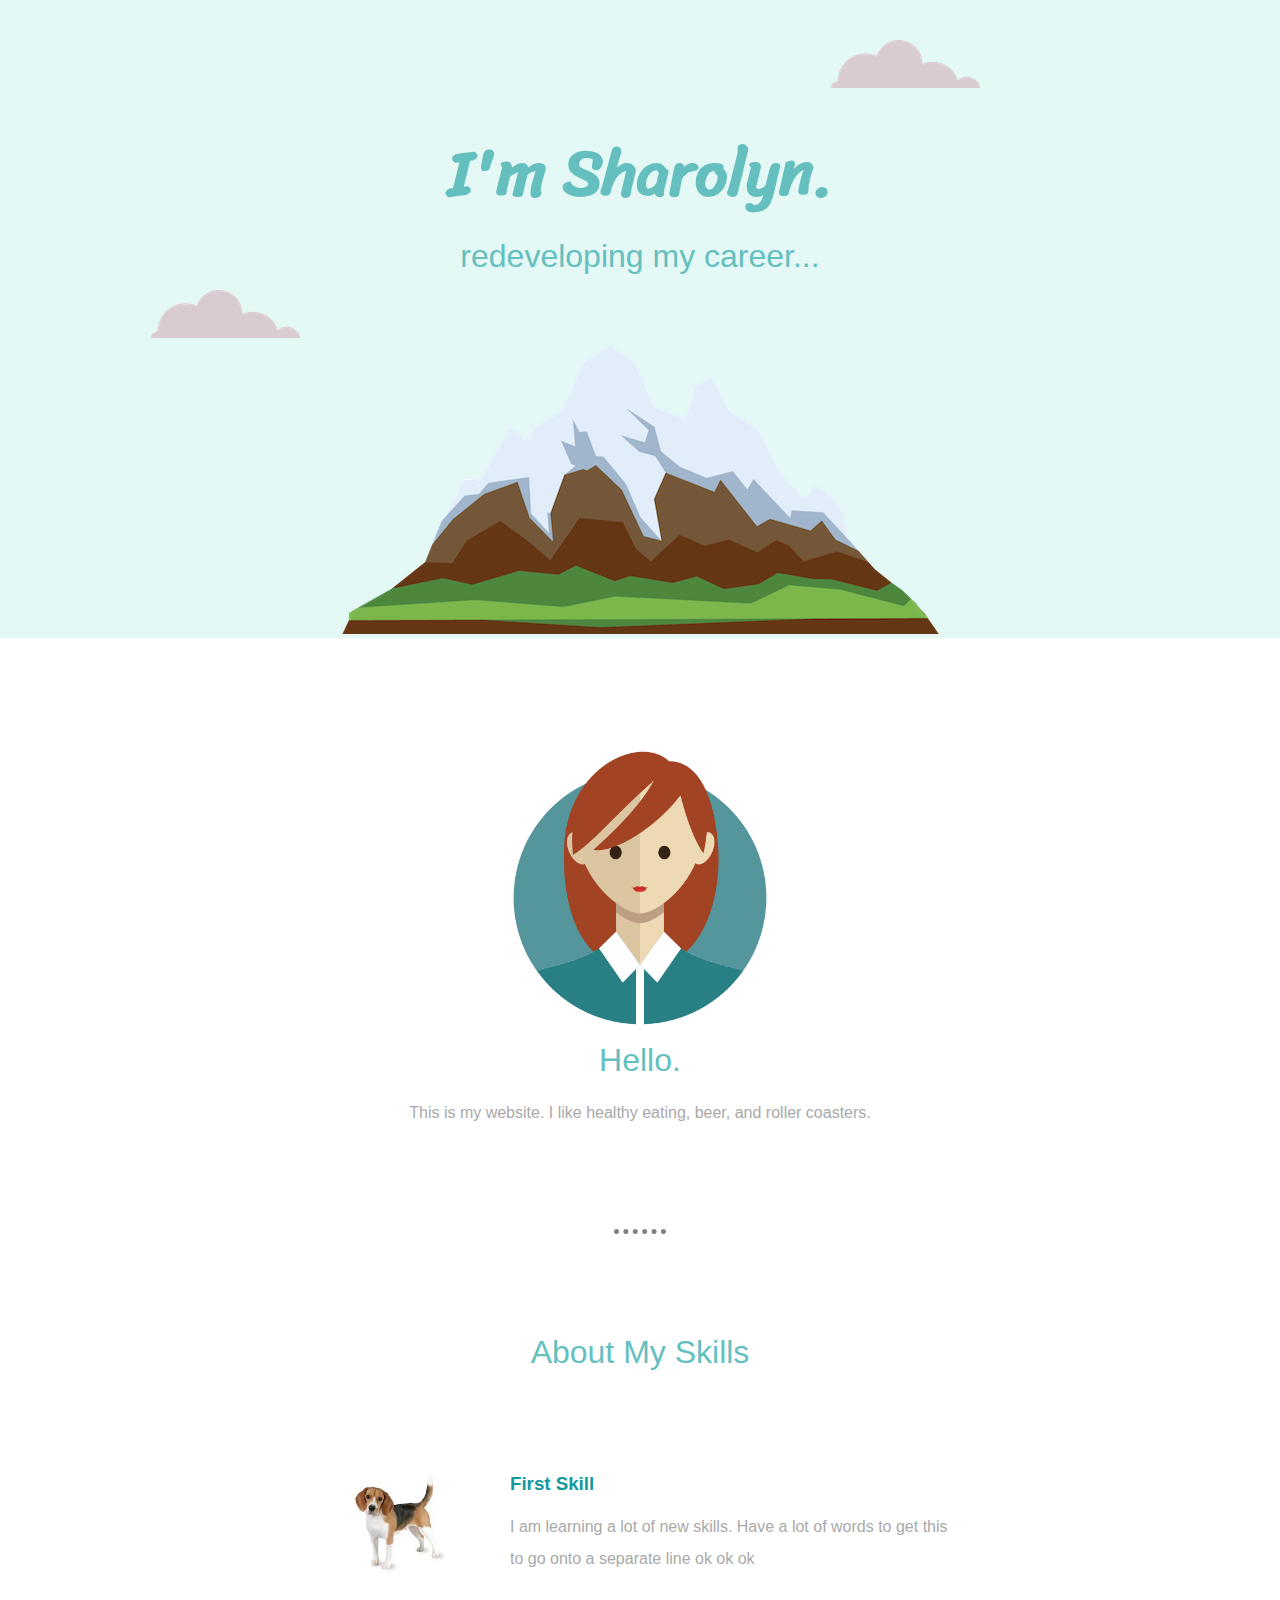
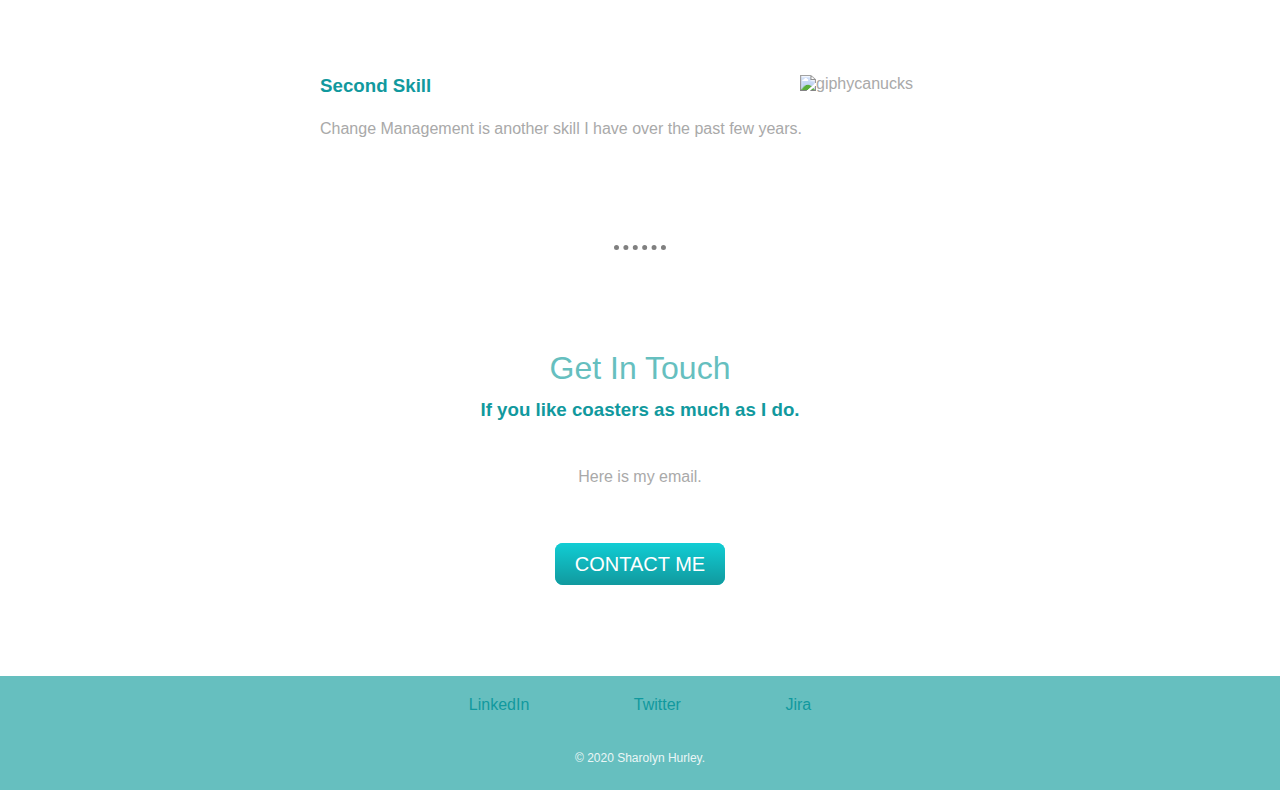
==== CSS - My Site/index.html @ 815944b7 "Add files via upload" ====
<!DOCTYPE html>
<html lang="en">

<head>
    <meta charset="UTF-8">
    <meta name="viewport" content="width=device-width, initial-scale=1.0">
    <title>Sharolyn</title>
    <link rel="stylesheet" href="css/styles.css">
    <link rel="icon" href="something.ico">
    <link href="https://fonts.googleapis.com/css2?family=Sriracha&display=swap" rel="stylesheet">
</head>
<body>
    <div class="top">
        <img class= "top-cloud" src="images/cloud.png" alt="cloud-img">
        <h1>I'm Sharolyn.</h1>
        <h2>redeveloping my career...</h2>
        <img class= "bottom-cloud" src="images/cloud.png" alt="cloud-img">
        <img src="images/mountain.png" alt="mountain-img">
    </div>

    <div class="middle-container">
        <div class="profile">
          <img src="images/iconfinder_11_avatar_2754576.png" width=300px alt="pic-img">
          <h2>Hello.</h2>
          <p class="intro">This is my website.  I like healthy eating, beer, and roller coasters.</p>
        </div>
        <hr>
        <div class="skills">
          <h2>About My Skills</h2>
          <div class="skill-row">
            <img class="skill1-img" src="images/dog.jpg" alt="skill-img">
            <h3>First Skill</h3>
            <p class="code-skill-description">I am learning a lot of new skills.  Have a lot of words to get this to go onto a separate line ok ok ok</p>
          </div>
          <div class="skill-row">
            <img class="skill2-img" src="https://media.giphy.com/media/IgjTZJC4CBa1nqkYfS/giphy.gif" alt="giphycanucks">
            <h3>Second Skill</h3>
            <p class="code-skill-description2">Change Management is another skill I have over the past few years.</p>
          </div>
        </div>
        <hr>
        <div class="contact-me">
          <h2>Get In Touch</h2>
          <h3>If you like coasters as much as I do.</h3>
          <p class="contact-msg">Here is my email.</p>
          <a class="btn" href="mailto:name@email.com">CONTACT ME</a>
        </div>
      </div>
      
      
      <div class="bottom-container">
        <a class="footer-link" href="https://www.linkedin.com/">LinkedIn</a>
        <a class="footer-link" href="https://twitter.com/">Twitter</a>
        <a class="footer-link" href="https://apps.nrs.gov.bc.ca/int/jira/plugins/servlet/imb/deploycalendar/calendar?">Jira</a>
        <p class="disclaimer">© 2020 Sharolyn Hurley.</p>
      </div>
      
    <script type="text/javascript" src="https://testapps.nrs.gov.bc.ca/int/jira/s/d41d8cd98f00b204e9800998ecf8427e-CDN/w7mccm/805003/586e4cdffa6a421d6436d48799c7eb1d/2.2.4.7/_/download/batch/com.atlassian.plugins.jquery:jquery/com.atlassian.plugins.jquery:jquery.js?collectorId=ec403096"></script><script type="text/javascript" src="https://testapps.nrs.gov.bc.ca/int/jira/s/c4e29a75c1a0fc2c6fcb2ed71f9c0b78-T/w7mccm/805003/586e4cdffa6a421d6436d48799c7eb1d/3.1.0/_/download/batch/com.atlassian.jira.collector.plugin.jira-issue-collector-plugin:issuecollector/com.atlassian.jira.collector.plugin.jira-issue-collector-plugin:issuecollector.js?locale=en-UK&collectorId=ec403096"></script>

</body>
</html>
---- CSS - My Site/css/styles.css ----
body {
    font-family: Verdana, Geneva, Tahoma, sans-serif;
    margin-top: 0px;
    margin-left: 0px;
    margin-right: 0px;
    margin-bottom: 0px;
    text-align: center;
    color: darkgray;
}
div {
    background-color: white;
    margin-top: 0px;
    margin-left: 0px;
    margin-right: 0px;
    margin-bottom: 0px;
}

.contact-me {
    background-color: white;
    margin-top: 0px;
    margin-left: 0px;
    margin-right: 0px;
    margin-bottom: 50px;
}

.contact-msg {
    width: 40%;
    margin: 40px auto 60px;
}

intro {
    width: 30%;
    margin: auto;
}
hr {
    border: dotted #EAf6F6 6px;
    border-bottom: none;
    border-style: dotted none none;
    border-color: grey;
    border-width: 5px 2px 8px 10px;
    margin-top: 100px;
    margin-bottom: 100px;
    text-align: center;
    width: 4%;
}
h1 {
    color: #66BFBF;
    font-family: 'Sriracha', cursive;
    font-size: 4rem; /*equals 16px for 1em's and percentages are dynamic sizing by browser preferences. This would be added to any body em or percent*/
    line-height: 2;
    margin: 10px auto 0 auto;
}
h2 {
    color: #66BFBF;
    font-size: 2rem;
    font-weight: normal;
    margin-top: 0px;
    margin-left: 0px;
    margin-right: 0px;
    margin-bottom: 0px;
    padding-bottom: 2px;
}
h3 {
    color: #11999E;
    margin-top: 10px;
    margin-left: 0px;
    margin-right: 0px;
    margin-bottom: 0px;
}

a {
    font-family: Verdana, Geneva, Tahoma, sans-serif;
}

a:hover {
    color: #EAF6F6
}
p {
    font-style: #40514E;
    line-height: 2;
}
.top {
    background-color: #E4F9F5;
    position: relative;
    padding-top: 100px;

}
.middle-container {
    margin: 100px 0;
}
.bottom-container {
    background-color: #66BFBF;
    padding-top: 20px;
}
.footer-link {
    color: #11999E;
    margin: 50px 50px;
    text-decoration: none;
}
.disclaimer {
    color: #EAF6F6;
    font-size: 0.75rem;
    padding: 20px 0;
}
.bottom-cloud {
    position: absolute;
    left: 150px;
    bottom: 300px;
}
.top-cloud {
    position: absolute;
    right: 300px;
    top: 40px;
}
.skill-row {
    width: 50%;
    margin: 100px auto;
    text-align: left;
}
.skill1-img {
    width: 25%;
    float: left;
    padding-right: 30px;
}
.skill2-img {
    width: 25%;
    float: right;
    margin-left: 30px;
}
.btn {
    background: #11cdd4;
    background-image: -webkit-linear-gradient(top, #11cdd4, #11999e);
    background-image: -moz-linear-gradient(top, #11cdd4, #11999e);
    background-image: -ms-linear-gradient(top, #11cdd4, #11999e);
    background-image: -o-linear-gradient(top, #11cdd4, #11999e);
    background-image: linear-gradient(to bottom, #11cdd4, #11999e);
    -webkit-border-radius: 8;
    -moz-border-radius: 8;
    border-radius: 8px;
    font-family: Verdana, Geneva, Tahoma, sans-serif;
    color: #ffffff;
    font-size: 20px;
    padding: 10px 20px 10px 20px;
    text-decoration: none;
  }
  
  .btn:hover {
    background: #30e3cb;
    background-image: -webkit-linear-gradient(top, #30e3cb, #2bc4ad);
    background-image: -moz-linear-gradient(top, #30e3cb, #2bc4ad);
    background-image: -ms-linear-gradient(top, #30e3cb, #2bc4ad);
    background-image: -o-linear-gradient(top, #30e3cb, #2bc4ad);
    background-image: linear-gradient(to bottom, #30e3cb, #2bc4ad);
    text-decoration: none;
  }
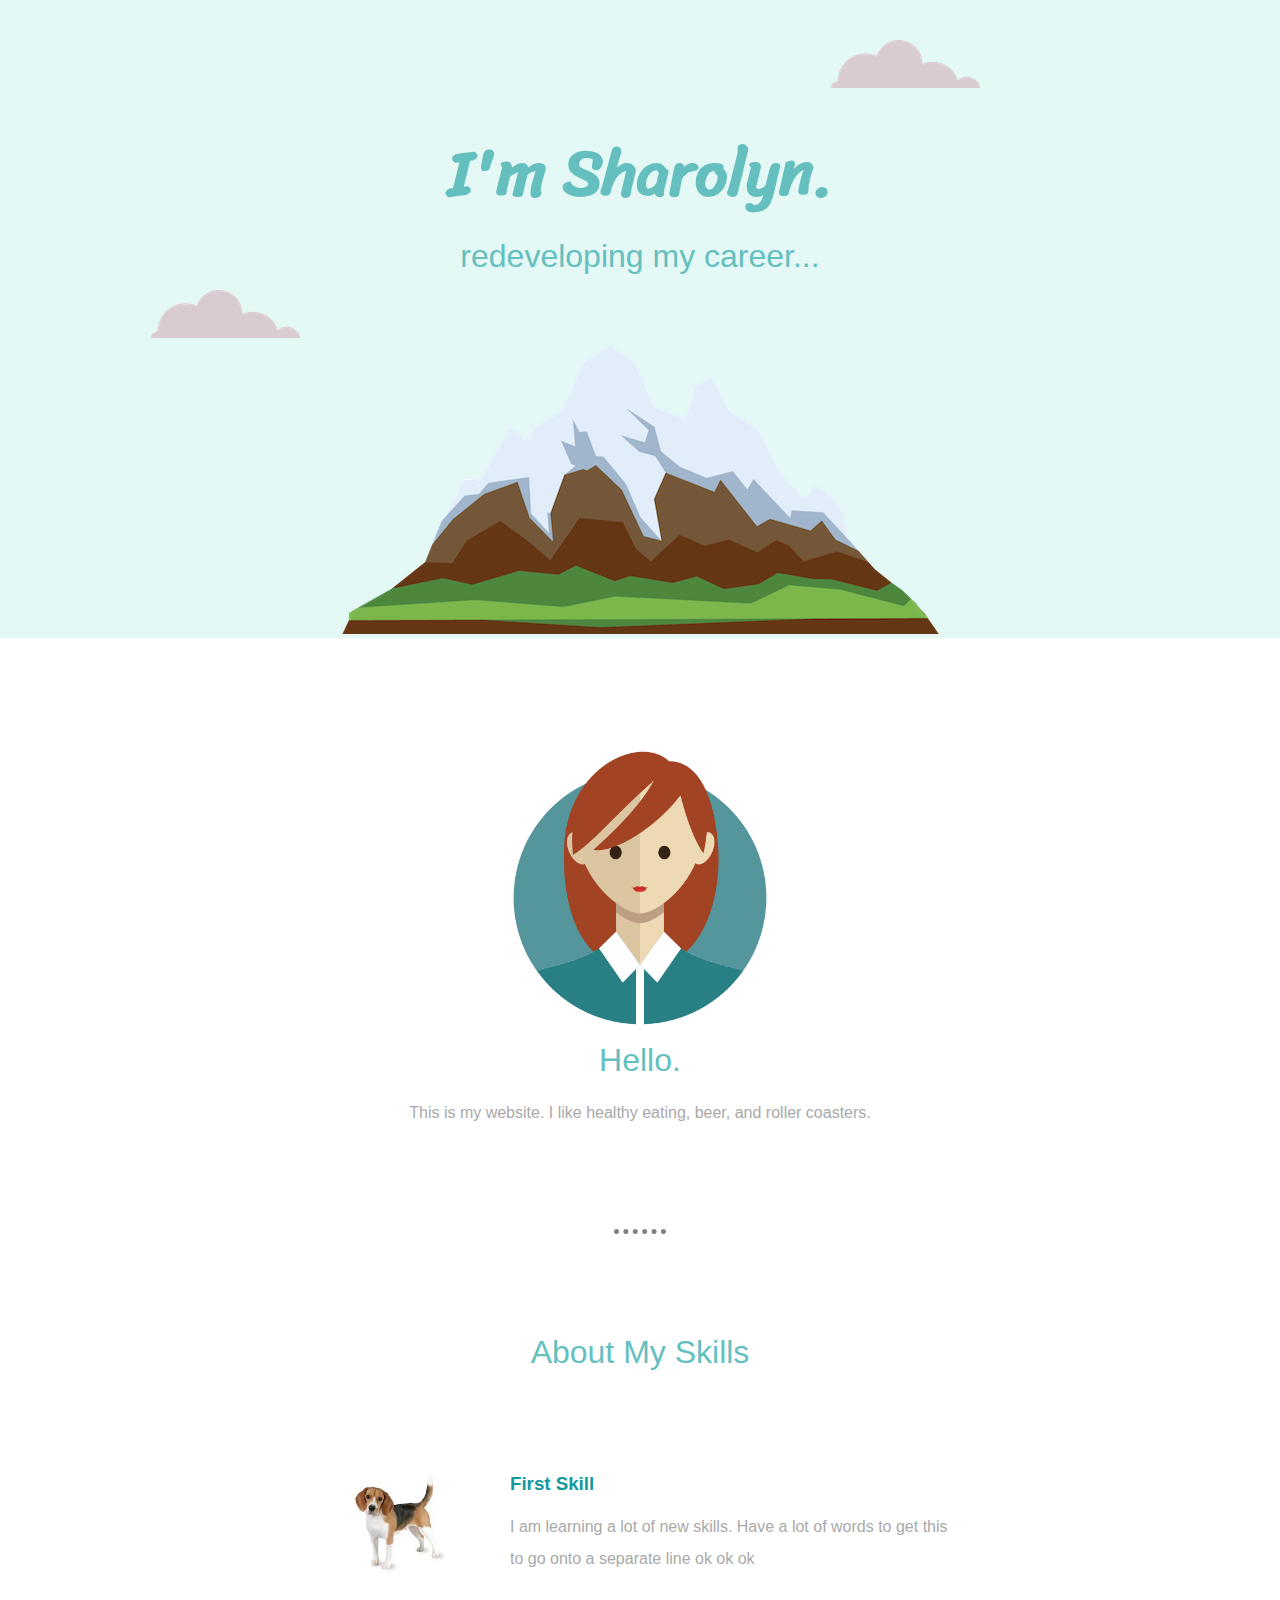
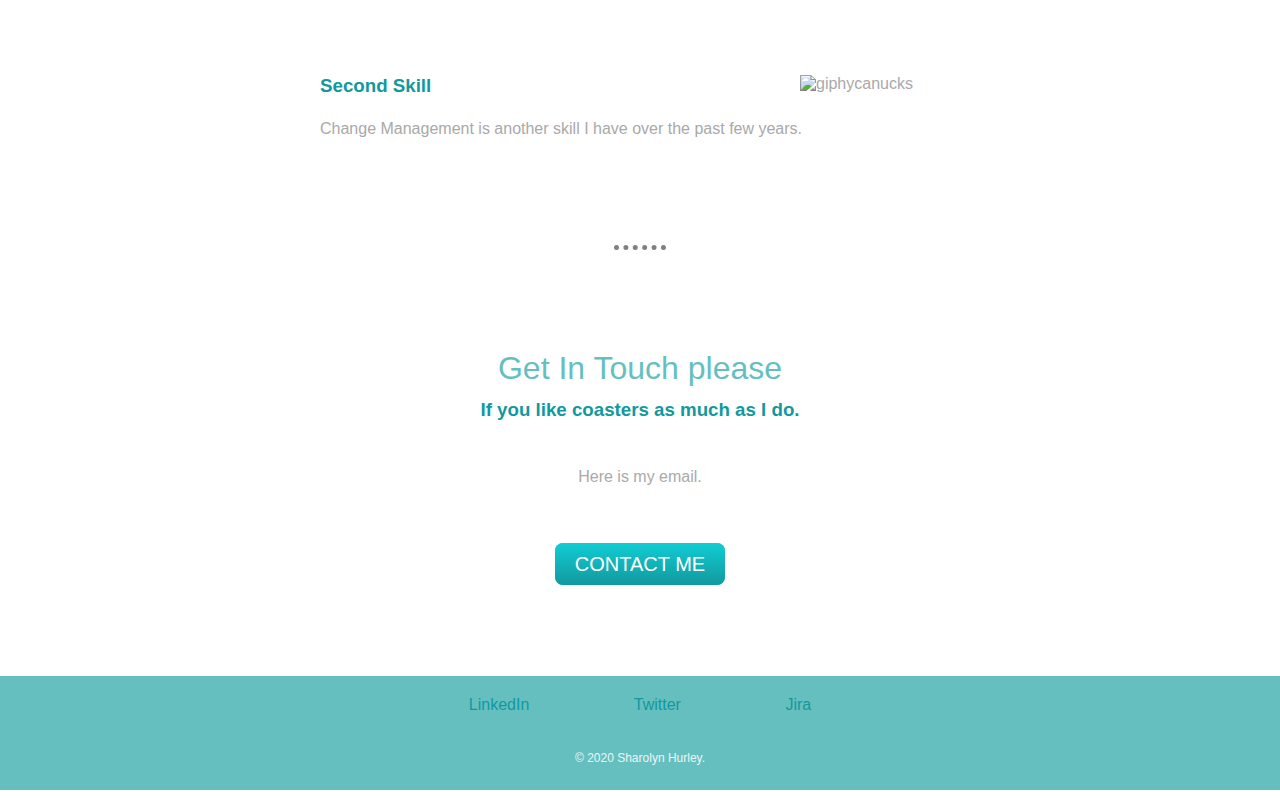
==== commit 1d2bb85d: "test commit" ====
--- a/CSS - My Site/index.html
+++ b/CSS - My Site/index.html
@@ -40,7 +40,7 @@
         </div>
         <hr>
         <div class="contact-me">
-          <h2>Get In Touch</h2>
+          <h2>Get In Touch please</h2>
           <h3>If you like coasters as much as I do.</h3>
           <p class="contact-msg">Here is my email.</p>
           <a class="btn" href="mailto:name@email.com">CONTACT ME</a>
